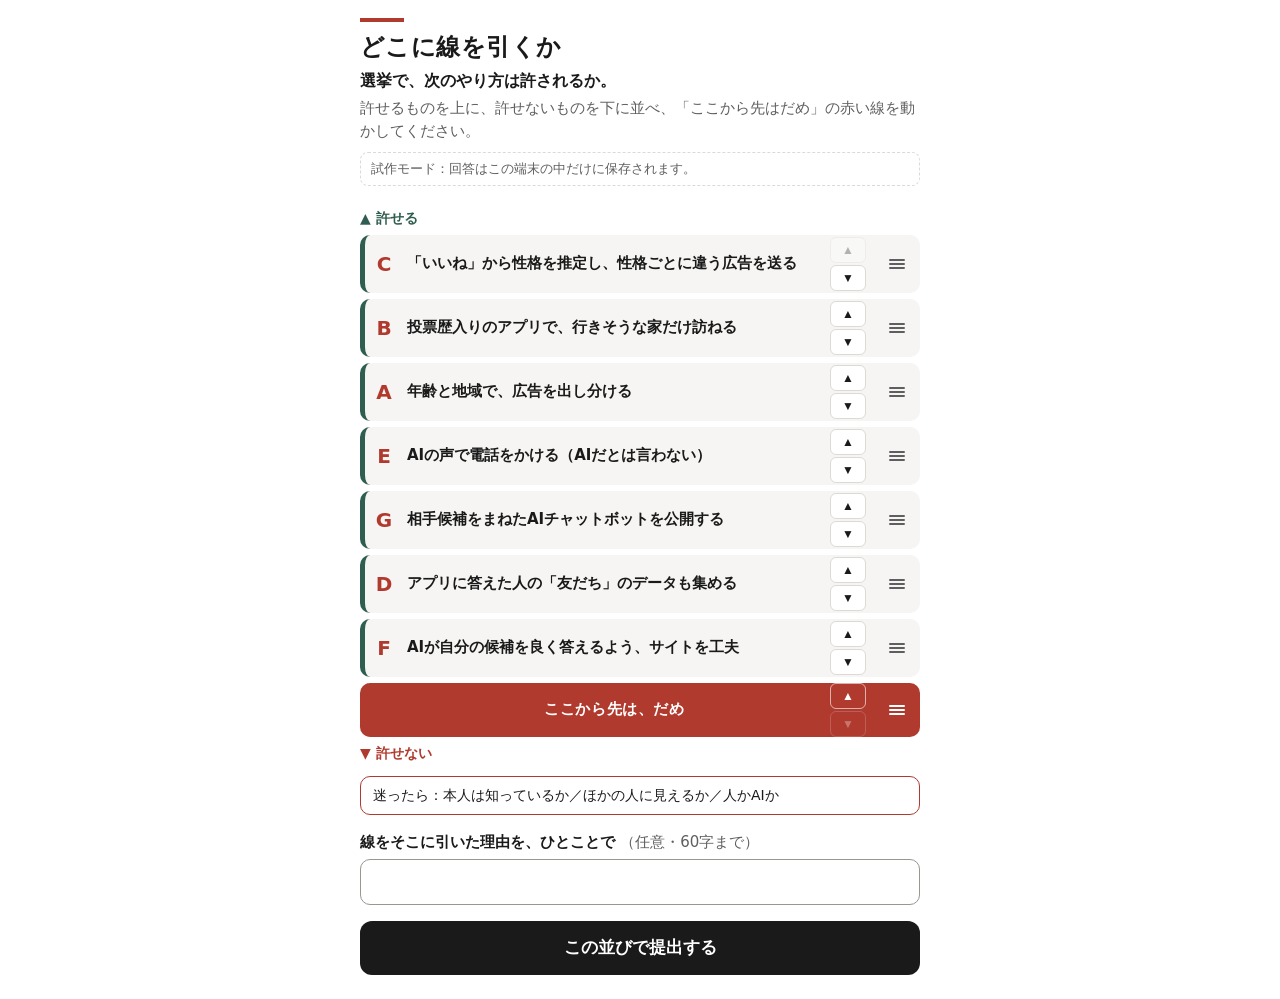
==== line11/index.html @ d05eddc3 "政治社会学II 第11回「どこに線を引くか」の並べ替えアプリを追加（試作モード） Co-Authored-By: Claude Fable 5.2 <noreply@anthropic.com>" ====
<!doctype html>
<html lang="ja">
<head>
<meta charset="utf-8">
<meta name="viewport" content="width=device-width,initial-scale=1,viewport-fit=cover">
<meta name="robots" content="noindex,nofollow">
<title>どこに線を引くか</title>
<style>
  :root {
    --ink: #1A1A1A; --muted: #5F5F5F; --paper: #FFFFFF; --card: #F6F5F3;
    --accent: #B03A2E; --accent-soft: #F7E9E7; --rule: #DDDAD5; --ok: #2F5D50;
    color-scheme: light;
  }
  * { box-sizing: border-box; }
  html { -webkit-text-size-adjust: 100%; }
  body {
    margin: 0; background: var(--paper); color: var(--ink);
    font-family: "Hiragino Sans", "Yu Gothic UI", "Yu Gothic", "Noto Sans JP", system-ui, sans-serif;
    font-size: 16px; line-height: 1.5;
    padding: 0 16px calc(24px + env(safe-area-inset-bottom));
  }
  main { max-width: 560px; margin: 0 auto; }
  header { padding: 18px 0 8px; }
  .bar { width: 44px; height: 4px; background: var(--accent); margin-bottom: 10px; }
  h1 { font-size: 24px; line-height: 1.3; margin: 0 0 6px; letter-spacing: .02em; }
  .q { font-weight: 700; margin: 0 0 4px; }
  .inst { margin: 0; color: var(--muted); font-size: 15px; }
  .demo { margin: 10px 0 0; padding: 6px 10px; border: 1px dashed var(--rule); border-radius: 8px; font-size: 13px; color: var(--muted); }

  .end { display: flex; align-items: center; gap: 8px; font-size: 14px; font-weight: 700; margin: 14px 0 6px; }
  .end.ok { color: var(--ok); }
  .end.ng { color: var(--accent); margin: 6px 0 0; }

  #list { list-style: none; margin: 0; padding: 0; position: relative; }
  #list li {
    display: flex; align-items: stretch; gap: 8px; min-height: 58px;
    background: var(--card); border-radius: 10px; margin: 0 0 6px;
    border-left: 5px solid var(--ok); position: relative;
    user-select: none; -webkit-user-select: none; -webkit-touch-callout: none;
  }
  #list li.ng { border-left-color: var(--accent); background: var(--accent-soft); }
  #list li.dragging { z-index: 5; box-shadow: 0 8px 22px rgba(0,0,0,.22); transition: none; }
  #list li.settle { transition: transform .16s ease; }
  .letter { flex: none; width: 34px; display: flex; align-items: center; justify-content: center; font-weight: 800; font-size: 20px; color: var(--accent); padding-left: 4px; }
  .text { flex: 1; align-self: center; padding: 8px 0; font-weight: 600; font-size: 15px; line-height: 1.4; }
  .updown { flex: none; display: flex; flex-direction: column; justify-content: center; gap: 2px; }
  .updown button {
    width: 36px; height: 26px; border: 1px solid var(--rule); background: #fff; color: var(--ink);
    border-radius: 6px; font-size: 12px; line-height: 1; padding: 0; cursor: pointer;
  }
  .updown button:disabled { opacity: .3; }
  .handle {
    flex: none; width: 46px; display: flex; align-items: center; justify-content: center;
    touch-action: none; cursor: grab; color: var(--muted); border-radius: 0 10px 10px 0;
  }
  .handle svg { pointer-events: none; }
  #list li.line {
    background: var(--accent); color: #fff; border-left-color: var(--accent); min-height: 46px;
  }
  #list li.line .text { text-align: center; font-size: 15px; font-weight: 800; letter-spacing: .04em; }
  #list li.line .letter { color: #fff; font-size: 16px; }
  #list li.line .handle { color: #fff; }
  #list li.line .updown button { border-color: rgba(255,255,255,.6); background: transparent; color: #fff; }

  .hint { margin: 12px 0 0; padding: 8px 12px; border: 1px solid var(--accent); border-radius: 10px; font-size: 14px; }
  label.reason { display: block; margin: 16px 0 6px; font-weight: 700; font-size: 15px; }
  label.reason span { font-weight: 400; color: var(--muted); }
  #reason { width: 100%; font: inherit; padding: 10px 12px; border: 1px solid #9A9690; border-radius: 10px; background: #fff; color: var(--ink); }
  #send {
    display: block; width: 100%; margin: 16px 0 0; padding: 14px; font: inherit; font-weight: 800; font-size: 17px;
    color: #fff; background: var(--ink); border: 0; border-radius: 12px; cursor: pointer;
  }
  #send:disabled { opacity: .5; }
  #status { margin: 12px 0 0; padding: 12px 14px; border-radius: 10px; font-size: 15px; display: none; }
  #status.done { display: block; background: #E9F1EE; color: #1F4438; }
  #status.err { display: block; background: var(--accent-soft); color: #7C241B; }
  #status b { font-size: 17px; letter-spacing: .06em; }
  :focus-visible { outline: 3px solid #2B6CB0; outline-offset: 2px; }
</style>
</head>
<body>
<main>
  <header>
    <div class="bar"></div>
    <h1 id="title"></h1>
    <p class="q" id="question"></p>
    <p class="inst" id="instruction"></p>
    <p class="demo" id="demo" hidden>試作モード：回答はこの端末の中だけに保存されます。</p>
  </header>

  <div class="end ok">▲ 許せる</div>
  <ul id="list" aria-label="カードの並び。上が許せる、下が許せない"></ul>
  <div class="end ng">▼ 許せない</div>

  <p class="hint" id="hint"></p>

  <div id="reasonBox" hidden>
    <label class="reason" for="reason">線をそこに引いた理由を、ひとことで <span>（任意・60字まで）</span></label>
    <input id="reason" type="text" maxlength="60" autocomplete="off" enterkeyhint="done">
  </div>

  <button id="send" type="button">この並びで提出する</button>
  <div id="status" role="status" aria-live="polite"></div>
</main>

<script src="config.js"></script>
<script>
(function () {
  "use strict";
  var CFG = window.LINE_APP;
  var LINE = "|";
  var KEY = "lineapp:" + CFG.session;
  var list = document.getElementById("list");
  var sendBtn = document.getElementById("send");
  var statusBox = document.getElementById("status");
  var reasonInput = document.getElementById("reason");
  var cardText = {};
  CFG.cards.forEach(function (c) { cardText[c.id] = c.text; });

  document.getElementById("title").textContent = CFG.title;
  document.title = CFG.title;
  document.getElementById("question").textContent = CFG.question;
  document.getElementById("instruction").textContent = CFG.instruction;
  document.getElementById("hint").textContent = CFG.hint;
  if (!CFG.endpoint) document.getElementById("demo").hidden = false;
  if (CFG.askReason) document.getElementById("reasonBox").hidden = false;

  // ---- 状態（端末に保存。再読み込みしても並びが残る） ----
  function load() { try { return JSON.parse(localStorage.getItem(KEY)) || null; } catch (e) { return null; } }
  function save() { try { localStorage.setItem(KEY, JSON.stringify(state)); } catch (e) {} }
  function newId() {
    var a = new Uint8Array(9);
    (window.crypto || window.msCrypto).getRandomValues(a);
    return Array.prototype.map.call(a, function (b) { return ("0" + b.toString(16)).slice(-2); }).join("");
  }
  function shuffled(ids) {
    var a = ids.slice();
    for (var i = a.length - 1; i > 0; i--) {
      var j = Math.floor(Math.random() * (i + 1)); var t = a[i]; a[i] = a[j]; a[j] = t;
    }
    return a;
  }
  function validOrder(o) {
    if (!Array.isArray(o) || o.length !== CFG.cards.length + 1) return false;
    var want = CFG.cards.map(function (c) { return c.id; }).concat([LINE]).sort().join("");
    return o.slice().sort().join("") === want;
  }
  var state = load();
  if (!state || !validOrder(state.order)) {
    // 最初の並びは人によって違う（順番の影響をならす）。線は一番下に置く。
    state = { id: newId(), order: shuffled(CFG.cards.map(function (c) { return c.id; })).concat([LINE]),
              touchedLine: false, touchedCards: false, submitted: null, reason: "" };
  }
  reasonInput.value = state.reason || "";

  // ---- 描画 ----
  var GRIP = '<svg width="20" height="20" viewBox="0 0 20 20" aria-hidden="true"><path d="M3 6h14M3 10h14M3 14h14" stroke="currentColor" stroke-width="2" stroke-linecap="round"/></svg>';
  function makeItem(id) {
    var li = document.createElement("li");
    li.dataset.id = id;
    var isLine = id === LINE;
    if (isLine) li.className = "line";
    var letter = document.createElement("div"); letter.className = "letter"; letter.textContent = isLine ? "" : id;
    var text = document.createElement("div"); text.className = "text";
    text.textContent = isLine ? "ここから先は、だめ" : cardText[id];
    var ud = document.createElement("div"); ud.className = "updown";
    var name = isLine ? "線" : "カード" + id;
    var up = document.createElement("button"); up.type = "button"; up.textContent = "▲"; up.setAttribute("aria-label", name + "を上へ");
    var dn = document.createElement("button"); dn.type = "button"; dn.textContent = "▼"; dn.setAttribute("aria-label", name + "を下へ");
    up.addEventListener("click", function () { step(li, -1); });
    dn.addEventListener("click", function () { step(li, 1); });
    ud.appendChild(up); ud.appendChild(dn);
    var h = document.createElement("div"); h.className = "handle"; h.innerHTML = GRIP;
    h.setAttribute("aria-hidden", "true");
    li.appendChild(letter); li.appendChild(text); li.appendChild(ud); li.appendChild(h);
    bindDrag(li, h);
    return li;
  }
  state.order.forEach(function (id) { list.appendChild(makeItem(id)); });

  function items() { return Array.prototype.slice.call(list.children); }
  function refresh() {
    var below = false;
    var its = items();
    its.forEach(function (li, i) {
      if (li.dataset.id === LINE) { below = true; }
      else li.classList.toggle("ng", below);
      var b = li.querySelectorAll(".updown button");
      b[0].disabled = i === 0; b[1].disabled = i === its.length - 1;
    });
    state.order = its.map(function (li) { return li.dataset.id; });
    save();
  }
  function touched(li) {
    if (li.dataset.id === LINE) state.touchedLine = true; else state.touchedCards = true;
    if (state.submitted) markDirty();
  }
  function step(li, dir) {
    var sib = dir < 0 ? li.previousElementSibling : li.nextElementSibling;
    if (!sib) return;
    if (dir < 0) list.insertBefore(li, sib); else list.insertBefore(sib, li);
    touched(li); refresh();
    var btn = li.querySelectorAll(".updown button")[dir < 0 ? 0 : 1];
    (btn.disabled ? li.querySelectorAll(".updown button")[dir < 0 ? 1 : 0] : btn).focus();
  }

  // ---- ドラッグ（つまみを押さえて上下に動かす） ----
  // 動かしている行そのものはDOMから外さず、まわりの行を入れ替える（ポインターの捕捉が切れないように）。
  var drag = null;
  function bindDrag(li, h) {
    h.addEventListener("pointerdown", function (e) {
      if (drag || (e.pointerType === "mouse" && e.button !== 0)) return;
      e.preventDefault();
      var listTop = list.getBoundingClientRect().top;
      drag = { li: li, h: h, pid: e.pointerId, grab: e.clientY - listTop - li.offsetTop, y: e.clientY, moved: false, raf: 0 };
      try { h.setPointerCapture(e.pointerId); } catch (err) {}
      li.classList.remove("settle"); li.classList.add("dragging");
      drag.raf = requestAnimationFrame(tick);
    });
    h.addEventListener("pointermove", function (e) {
      if (!drag || drag.li !== li || e.pointerId !== drag.pid) return;
      e.preventDefault(); drag.y = e.clientY; place();
    });
    function end(e) {
      if (!drag || drag.li !== li || e.pointerId !== drag.pid) return;
      cancelAnimationFrame(drag.raf);
      var moved = drag.moved; drag = null;
      li.classList.remove("dragging"); li.classList.add("settle"); li.style.transform = "";
      if (moved) touched(li);
      refresh();
    }
    h.addEventListener("pointerup", end);
    h.addEventListener("pointercancel", end);
    h.addEventListener("lostpointercapture", end);
  }
  function place() {
    var li = drag.li, h = li.offsetHeight;
    var listRect = list.getBoundingClientRect();
    var top = drag.y - listRect.top - drag.grab;
    top = Math.max(-4, Math.min(list.offsetHeight - h + 4, top));
    var centre = top + h / 2, guard = 0;
    while (guard++ < 20) {
      var prev = li.previousElementSibling, next = li.nextElementSibling;
      if (prev && centre < prev.offsetTop + prev.offsetHeight / 2) { slide(prev, function () { list.insertBefore(prev, li.nextSibling); }); drag.moved = true; }
      else if (next && centre > next.offsetTop + next.offsetHeight / 2) { slide(next, function () { list.insertBefore(next, li); }); drag.moved = true; }
      else break;
    }
    li.style.transform = "translateY(" + (top - li.offsetTop) + "px)";
  }
  function slide(el, move) {            // 入れ替わる行を、すっと動かす
    var before = el.offsetTop; move(); var d = before - el.offsetTop;
    el.classList.remove("settle"); el.style.transform = "translateY(" + d + "px)";
    void el.offsetHeight;
    el.classList.add("settle"); el.style.transform = "";
  }
  function tick() {                     // 画面の端まで持っていったら、ページを送る
    if (!drag) return;
    var edge = 64, speed = 0;
    if (drag.y < edge) speed = -Math.ceil((edge - drag.y) / 6);
    else if (drag.y > window.innerHeight - edge) speed = Math.ceil((drag.y - (window.innerHeight - edge)) / 6);
    if (speed) { window.scrollBy(0, speed); place(); }
    drag.raf = requestAnimationFrame(tick);
  }

  // ---- 提出 ----
  function summary(order) {
    var s = "";
    order.forEach(function (id) { s += id === LINE ? "｜" : id + " "; });
    return s.replace(/ ｜/, "｜").trim();
  }
  function show(kind, html) { statusBox.className = kind; statusBox.innerHTML = html; }
  function esc(s) { return String(s).replace(/[&<>"']/g, function (c) { return { "&": "&amp;", "<": "&lt;", ">": "&gt;", '"': "&quot;", "'": "&#39;" }[c]; }); }
  function markDirty() {
    sendBtn.textContent = "並べ直した内容で、もう一度提出する";
    show("done", "前に提出した並び：<b>" + esc(summary(state.submitted)) + "</b><br>並びを変えました。もう一度「提出」を押すと、新しい並びに置き換わります。");
  }
  function markDone() {
    sendBtn.textContent = "並べ直して、もう一度提出する";
    show("done", "提出しました。ありがとうございます。<br>あなたの並び：<b>" + esc(summary(state.submitted)) + "</b><br>（｜が「ここから先はだめ」の線です）");
  }
  if (state.submitted) markDone();

  function post(payload, attempt) {
    if (!CFG.endpoint) {                 // 試作モード：端末の中に保存
      var k = "lineapp-demo:" + CFG.session, rows;
      try { rows = JSON.parse(localStorage.getItem(k)) || {}; } catch (e) { rows = {}; }
      rows[payload.id] = { o: payload.order, l: payload.line, r: payload.reason };
      localStorage.setItem(k, JSON.stringify(rows));
      return Promise.resolve();
    }
    return fetch(CFG.endpoint, { method: "POST", headers: { "Content-Type": "text/plain;charset=utf-8" }, body: JSON.stringify(payload) })
      .then(function (r) { if (!r.ok) throw new Error("HTTP " + r.status); return r.json(); })
      .then(function (j) { if (!j || !j.ok) throw new Error((j && j.error) || "error"); })
      .catch(function (err) {
        if (attempt >= 3) throw err;
        return new Promise(function (res) { setTimeout(res, 800 * attempt + Math.random() * 600); })
          .then(function () { return post(payload, attempt + 1); });
      });
  }
  reasonInput.addEventListener("input", function () { state.reason = reasonInput.value; save(); if (state.submitted) markDirty(); });
  sendBtn.addEventListener("click", function () {
    refresh();
    if (!state.touchedLine && !state.submitted) {
      if (!window.confirm("赤い線をまだ動かしていません。\nこの位置（" + summary(state.order) + "）で提出しますか？")) return;
    }
    var order = state.order.slice();
    var line = order.indexOf(LINE);
    var payload = { session: CFG.session, id: state.id, order: order.filter(function (x) { return x !== LINE; }).join(""),
                    line: line, reason: CFG.askReason ? reasonInput.value.trim().slice(0, 60) : "" };
    sendBtn.disabled = true; var label = sendBtn.textContent; sendBtn.textContent = "送っています…";
    post(payload, 1).then(function () {
      state.submitted = order; save(); sendBtn.disabled = false; markDone();
    }).catch(function () {
      sendBtn.disabled = false; sendBtn.textContent = label;
      show("err", "うまく送れませんでした。電波のよいところで、もう一度「提出」を押してください。");
    });
  });

  refresh();
})();
</script>
</body>
</html>
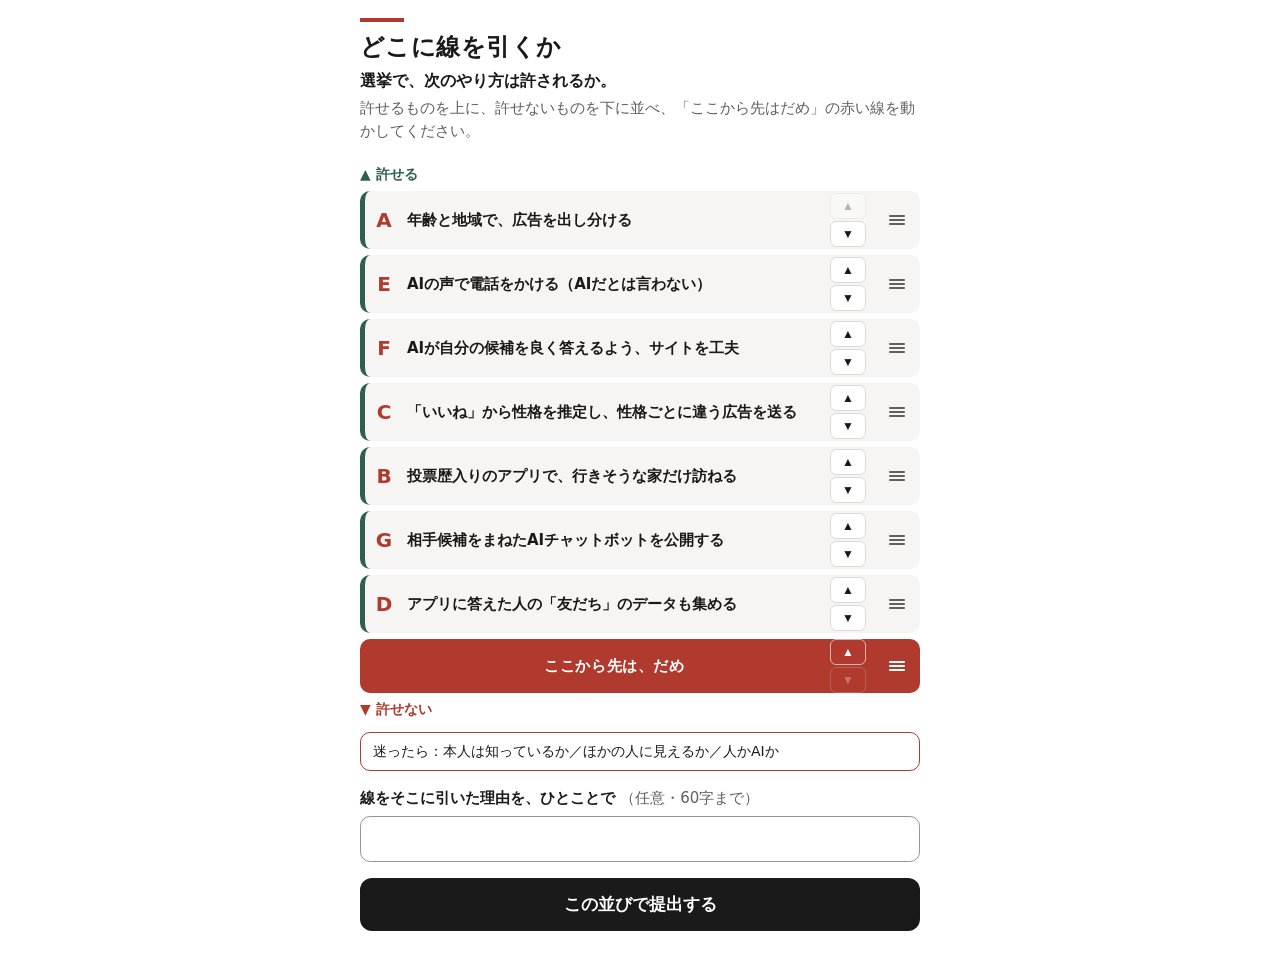
==== commit 04661551: "線引きアプリ：集計の受け口につなぎ、リハーサル用の ?s= を追加 Co-Authored-By: Claude Fable 5.2 <noreply@anthropic.com>" ====
--- a/line11/index.html
+++ b/line11/index.html
@@ -123,6 +123,7 @@
   document.getElementById("instruction").textContent = CFG.instruction;
   document.getElementById("hint").textContent = CFG.hint;
   if (!CFG.endpoint) document.getElementById("demo").hidden = false;
+  if (CFG.rehearsal) { var dm = document.getElementById("demo"); dm.textContent = "リハーサル用のページです（本番の集計には入りません）。"; dm.hidden = false; }
   if (CFG.askReason) document.getElementById("reasonBox").hidden = false;
 
   // ---- 状態（端末に保存。再読み込みしても並びが残る） ----
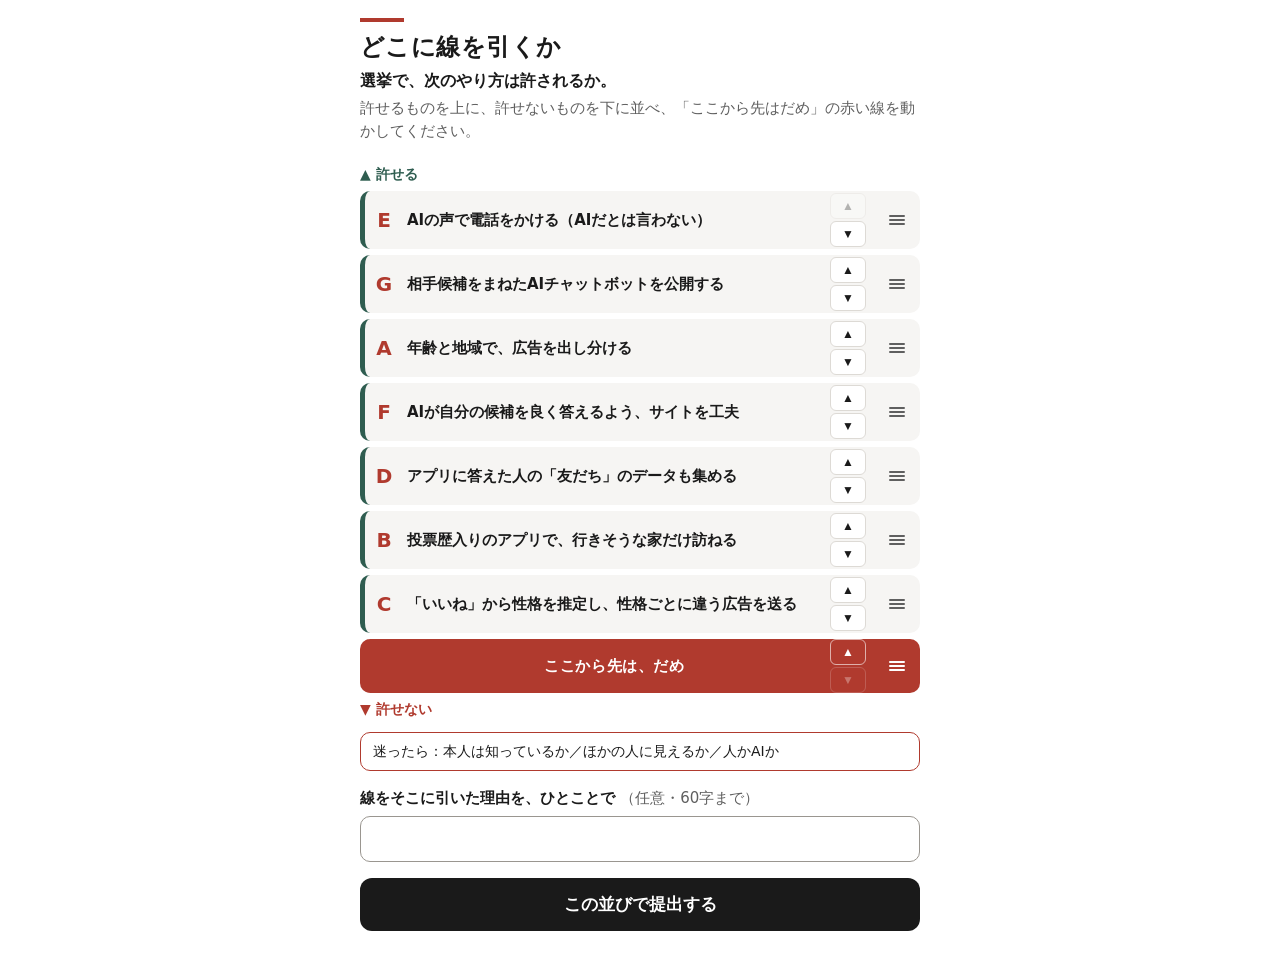
==== commit e2842fba: "線引きアプリ：設定ファイルの読み込みに版番号を付けた（古い設定が残らないように） Co-Authored-By: Claude Fable 5.2 <noreply@anthropic.com>" ====
--- a/line11/index.html
+++ b/line11/index.html
@@ -103,7 +103,7 @@
   <div id="status" role="status" aria-live="polite"></div>
 </main>
 
-<script src="config.js"></script>
+<script src="config.js?v=20261128b"></script>
 <script>
 (function () {
   "use strict";
